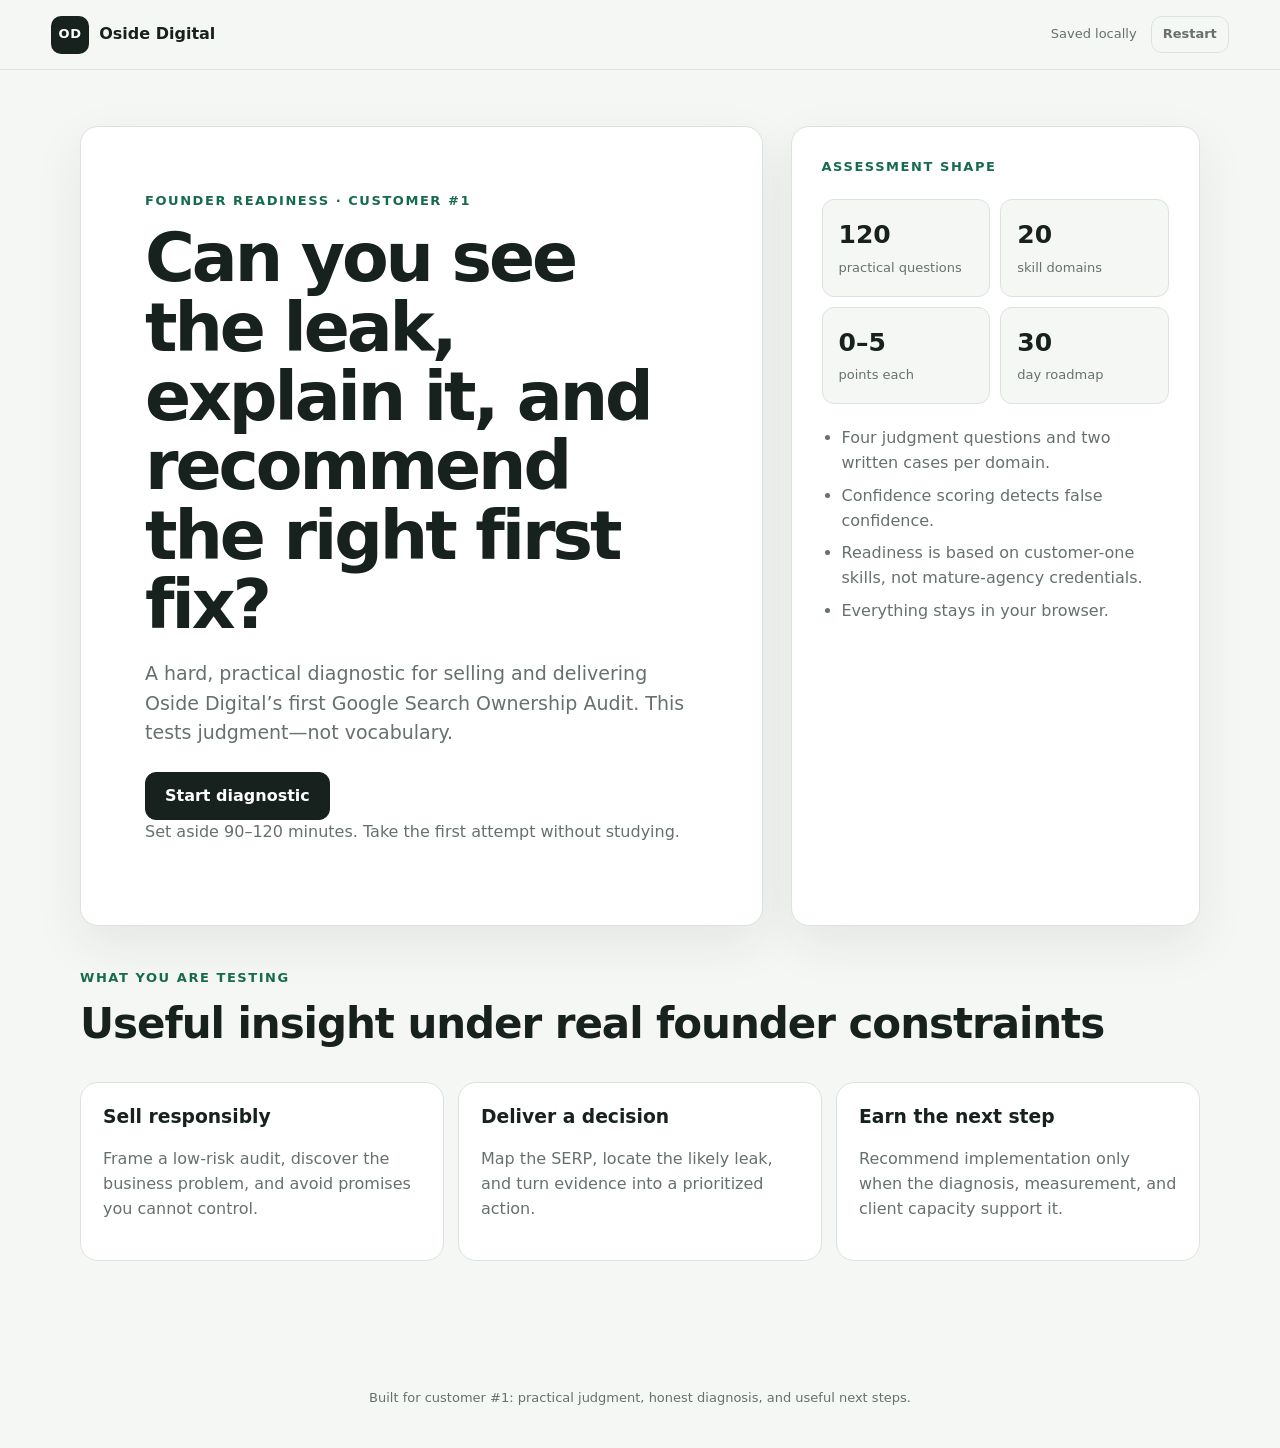
==== founder-skills/index.html @ b14737ec "Publish Oside Digital learning lab" ====
<!doctype html>
<html lang="en">
<head>
  <meta charset="utf-8">
  <meta name="viewport" content="width=device-width, initial-scale=1">
  <meta name="description" content="A practical 120-question founder-readiness diagnostic for Oside Digital.">
  <title>Oside Digital Founder Skills Diagnostic</title>
  <link rel="stylesheet" href="styles.css">
</head>
<body>
  <header class="site-header">
    <a class="brand" href="#" aria-label="Oside Digital diagnostic home">
      <span class="brand-mark">OD</span>
      <span>Oside Digital</span>
    </a>
    <div class="header-actions">
      <span id="save-status" class="save-status">Saved locally</span>
      <button id="restart-button" class="button button-quiet" type="button">Restart</button>
    </div>
  </header>

  <main id="app" class="app-shell"></main>

  <footer>
    <p>Built for customer #1: practical judgment, honest diagnosis, and useful next steps.</p>
  </footer>

  <script src="questions.js"></script>
  <script src="script.js"></script>
</body>
</html>
---- founder-skills/styles.css ----
:root {
  --ink: #17211d;
  --muted: #66716c;
  --paper: #f5f7f4;
  --card: #ffffff;
  --line: #dce3de;
  --green: #176b4d;
  --green-soft: #e9f4ef;
  --gold: #9b6a11;
  --gold-soft: #fbf3df;
  --red: #a33c36;
  --red-soft: #faecea;
  --blue: #285f85;
  --shadow: 0 18px 50px rgba(25, 43, 34, 0.08);
  --radius: 18px;
}

* { box-sizing: border-box; }

html { scroll-behavior: smooth; }

body {
  margin: 0;
  background: var(--paper);
  color: var(--ink);
  font: 16px/1.55 Inter, ui-sans-serif, system-ui, -apple-system, BlinkMacSystemFont, "Segoe UI", sans-serif;
}

button, textarea, select, input { font: inherit; }
button { cursor: pointer; }

.site-header {
  position: sticky;
  top: 0;
  z-index: 10;
  display: flex;
  align-items: center;
  justify-content: space-between;
  min-height: 70px;
  padding: 0 4vw;
  background: rgba(245, 247, 244, 0.94);
  border-bottom: 1px solid var(--line);
  backdrop-filter: blur(14px);
}

.brand {
  display: inline-flex;
  gap: 10px;
  align-items: center;
  color: var(--ink);
  font-weight: 760;
  text-decoration: none;
}

.brand-mark {
  display: grid;
  width: 38px;
  height: 38px;
  place-items: center;
  color: white;
  background: var(--ink);
  border-radius: 10px;
  font-size: 13px;
  letter-spacing: .06em;
}

.header-actions { display: flex; gap: 14px; align-items: center; }
.save-status { color: var(--muted); font-size: 13px; }

.app-shell {
  width: min(1120px, 92vw);
  min-height: calc(100vh - 150px);
  margin: 0 auto;
  padding: 56px 0 80px;
}

.hero {
  display: grid;
  grid-template-columns: 1.25fr .75fr;
  gap: 28px;
  align-items: stretch;
}

.hero-copy, .hero-panel, .question-card, .section-summary, .report-card, .domain-card {
  background: var(--card);
  border: 1px solid var(--line);
  border-radius: var(--radius);
  box-shadow: var(--shadow);
}

.hero-copy { padding: clamp(30px, 5vw, 64px); }
.hero-panel { padding: 30px; }

.eyebrow {
  margin: 0 0 12px;
  color: var(--green);
  font-size: 13px;
  font-weight: 800;
  letter-spacing: .12em;
  text-transform: uppercase;
}

h1, h2, h3, p { margin-top: 0; }
h1 { max-width: 800px; margin-bottom: 20px; font-size: clamp(38px, 6vw, 68px); line-height: 1.02; letter-spacing: -.045em; }
h2 { font-size: clamp(28px, 4vw, 42px); line-height: 1.12; letter-spacing: -.025em; }
h3 { line-height: 1.25; }
.lede { max-width: 730px; color: var(--muted); font-size: 19px; }

.button {
  display: inline-flex;
  align-items: center;
  justify-content: center;
  min-height: 46px;
  padding: 11px 19px;
  color: white;
  background: var(--ink);
  border: 1px solid var(--ink);
  border-radius: 11px;
  font-weight: 750;
}

.button:hover { transform: translateY(-1px); }
.button-secondary { color: var(--ink); background: white; border-color: var(--line); }
.button-quiet { min-height: 36px; padding: 7px 11px; color: var(--muted); background: transparent; border-color: var(--line); font-size: 13px; }
.button-danger { color: white; background: var(--red); border-color: var(--red); }
.button:disabled { cursor: not-allowed; opacity: .45; transform: none; }
.button-row { display: flex; flex-wrap: wrap; gap: 10px; margin-top: 24px; }

.stat-grid { display: grid; grid-template-columns: repeat(2, 1fr); gap: 10px; margin: 22px 0; }
.stat { padding: 16px; background: var(--paper); border: 1px solid var(--line); border-radius: 12px; }
.stat strong { display: block; font-size: 25px; }
.stat span { color: var(--muted); font-size: 13px; }

.principles { margin: 0; padding-left: 20px; color: var(--muted); }
.principles li + li { margin-top: 8px; }

.progress-wrap { margin-bottom: 28px; }
.progress-labels { display: flex; justify-content: space-between; margin-bottom: 9px; color: var(--muted); font-size: 13px; font-weight: 700; }
.progress-track { height: 10px; overflow: hidden; background: #e4e9e5; border-radius: 99px; }
.progress-fill { height: 100%; background: var(--green); border-radius: inherit; transition: width .2s ease; }

.section-header {
  display: grid;
  grid-template-columns: minmax(0, 1fr) auto;
  gap: 30px;
  align-items: start;
  margin-bottom: 30px;
}

.section-description { max-width: 760px; color: var(--muted); font-size: 17px; }
.section-count { padding: 9px 13px; color: var(--green); background: var(--green-soft); border-radius: 99px; font-size: 13px; font-weight: 800; white-space: nowrap; }

.question-list { display: grid; gap: 20px; }
.question-card { padding: clamp(22px, 4vw, 36px); box-shadow: none; }
.question-meta { display: flex; justify-content: space-between; gap: 20px; margin-bottom: 14px; color: var(--muted); font-size: 12px; font-weight: 800; letter-spacing: .08em; text-transform: uppercase; }
.question-card h3 { margin-bottom: 20px; font-size: 20px; }

.options { display: grid; gap: 10px; }
.option {
  display: grid;
  grid-template-columns: 22px 1fr;
  gap: 12px;
  align-items: start;
  padding: 14px;
  border: 1px solid var(--line);
  border-radius: 11px;
}
.option:hover { border-color: #9eb1a7; background: #fbfcfb; }
.option:has(input:checked) { border-color: var(--green); background: var(--green-soft); }
.option input { margin-top: 4px; accent-color: var(--green); }

textarea {
  width: 100%;
  min-height: 130px;
  padding: 14px;
  color: var(--ink);
  background: #fbfcfb;
  border: 1px solid var(--line);
  border-radius: 11px;
  resize: vertical;
}
textarea:focus, select:focus { outline: 3px solid rgba(23,107,77,.12); border-color: var(--green); }

.rubric {
  margin-top: 14px;
  padding: 16px;
  background: var(--gold-soft);
  border: 1px solid #ead9a9;
  border-radius: 11px;
}
.rubric p:last-child { margin-bottom: 0; }
.rubric-grid { display: grid; grid-template-columns: repeat(2, minmax(0, 1fr)); gap: 6px 18px; color: #65552f; font-size: 14px; }

.score-field, .confidence-field { display: grid; gap: 7px; margin-top: 15px; }
.score-field label, .confidence-field label { color: var(--muted); font-size: 13px; font-weight: 750; }
select { width: 100%; padding: 11px 12px; color: var(--ink); background: white; border: 1px solid var(--line); border-radius: 10px; }

.confidence-field { padding-top: 13px; border-top: 1px dashed var(--line); }
.confidence-options { display: flex; flex-wrap: wrap; gap: 8px; }
.confidence-options label { padding: 7px 10px; border: 1px solid var(--line); border-radius: 99px; font-weight: 650; }
.confidence-options label:has(input:checked) { color: var(--green); background: var(--green-soft); border-color: var(--green); }
.confidence-options input { accent-color: var(--green); }

.section-footer { display: flex; justify-content: space-between; gap: 16px; margin-top: 28px; }
.validation { margin: 18px 0 0; color: var(--red); font-weight: 700; }

.section-summary { max-width: 760px; margin: 30px auto; padding: clamp(28px, 5vw, 48px); text-align: center; }
.score-orb { display: grid; width: 150px; height: 150px; margin: 22px auto; place-items: center; background: var(--green-soft); border: 9px solid white; border-radius: 50%; box-shadow: 0 0 0 1px var(--line); }
.score-orb strong { display: block; font-size: 38px; line-height: 1; }
.score-orb span { color: var(--muted); font-size: 12px; font-weight: 800; text-transform: uppercase; }

.report-header { margin-bottom: 26px; }
.report-hero { display: grid; grid-template-columns: auto 1fr; gap: 28px; align-items: center; }
.report-score { min-width: 180px; padding: 25px; color: white; background: var(--ink); border-radius: var(--radius); text-align: center; }
.report-score strong { display: block; font-size: 55px; line-height: 1; }
.report-score span { color: #bdc9c3; }
.report-grid { display: grid; grid-template-columns: repeat(3, 1fr); gap: 14px; margin: 22px 0; }
.report-card { padding: 22px; box-shadow: none; }
.readiness-yes { border-top: 5px solid var(--green); }
.readiness-conditional { border-top: 5px solid var(--gold); }
.readiness-no { border-top: 5px solid var(--red); }
.status-pill { display: inline-block; padding: 4px 9px; border-radius: 99px; font-size: 12px; font-weight: 850; text-transform: uppercase; }
.status-yes { color: var(--green); background: var(--green-soft); }
.status-conditional { color: var(--gold); background: var(--gold-soft); }
.status-no { color: var(--red); background: var(--red-soft); }

.report-section { margin-top: 42px; }
.two-column { display: grid; grid-template-columns: 1fr 1fr; gap: 20px; }
.rank-list { margin: 0; padding: 0; list-style: none; counter-reset: rank; }
.rank-list li { display: flex; justify-content: space-between; gap: 18px; padding: 12px 0; border-bottom: 1px solid var(--line); }
.rank-list strong { white-space: nowrap; }

.table-wrap { overflow-x: auto; background: white; border: 1px solid var(--line); border-radius: 14px; }
table { width: 100%; border-collapse: collapse; }
th, td { padding: 13px 15px; border-bottom: 1px solid var(--line); text-align: left; }
th { color: var(--muted); background: #fafbfa; font-size: 12px; letter-spacing: .06em; text-transform: uppercase; }
tr:last-child td { border-bottom: 0; }

.domain-roadmap { display: grid; gap: 15px; }
.domain-card { padding: 24px; box-shadow: none; }
.domain-card summary { cursor: pointer; font-weight: 800; }
.roadmap-grid { display: grid; grid-template-columns: repeat(2, 1fr); gap: 15px; margin-top: 20px; }
.roadmap-item { padding: 15px; background: var(--paper); border-radius: 10px; }
.roadmap-item h4 { margin: 0 0 6px; }
.roadmap-item p, .roadmap-item ul { margin-bottom: 0; color: var(--muted); }

.plan-week { padding: 18px 0; border-bottom: 1px solid var(--line); }
.plan-week:last-child { border-bottom: 0; }
.plan-week h3 { margin-bottom: 6px; }
.muted { color: var(--muted); }
.callout { padding: 18px; background: var(--green-soft); border-left: 4px solid var(--green); border-radius: 0 10px 10px 0; }

.empty-note { padding: 18px; color: var(--muted); background: white; border: 1px dashed var(--line); border-radius: 12px; }

footer { padding: 25px 4vw 40px; color: var(--muted); text-align: center; font-size: 13px; }
footer p { margin: 0; }

@media (max-width: 800px) {
  .hero, .report-hero, .report-grid, .two-column, .roadmap-grid { grid-template-columns: 1fr; }
  .section-header { grid-template-columns: 1fr; gap: 12px; }
  .report-score { min-width: 0; }
  .rubric-grid { grid-template-columns: 1fr; }
}

@media (max-width: 560px) {
  .app-shell { width: min(94vw, 1120px); padding-top: 30px; }
  .site-header { padding: 0 3vw; }
  .brand > span:last-child, .save-status { display: none; }
  h1 { font-size: 40px; }
  .stat-grid { grid-template-columns: 1fr 1fr; }
  .section-footer { flex-direction: column-reverse; }
  .section-footer .button { width: 100%; }
  .question-meta { display: block; }
  .question-meta span { display: block; margin-bottom: 4px; }
}

@media print {
  .site-header, footer, .button-row { display: none !important; }
  body { background: white; }
  .app-shell { width: 100%; padding: 0; }
  .report-card, .domain-card, .table-wrap { break-inside: avoid; }
}
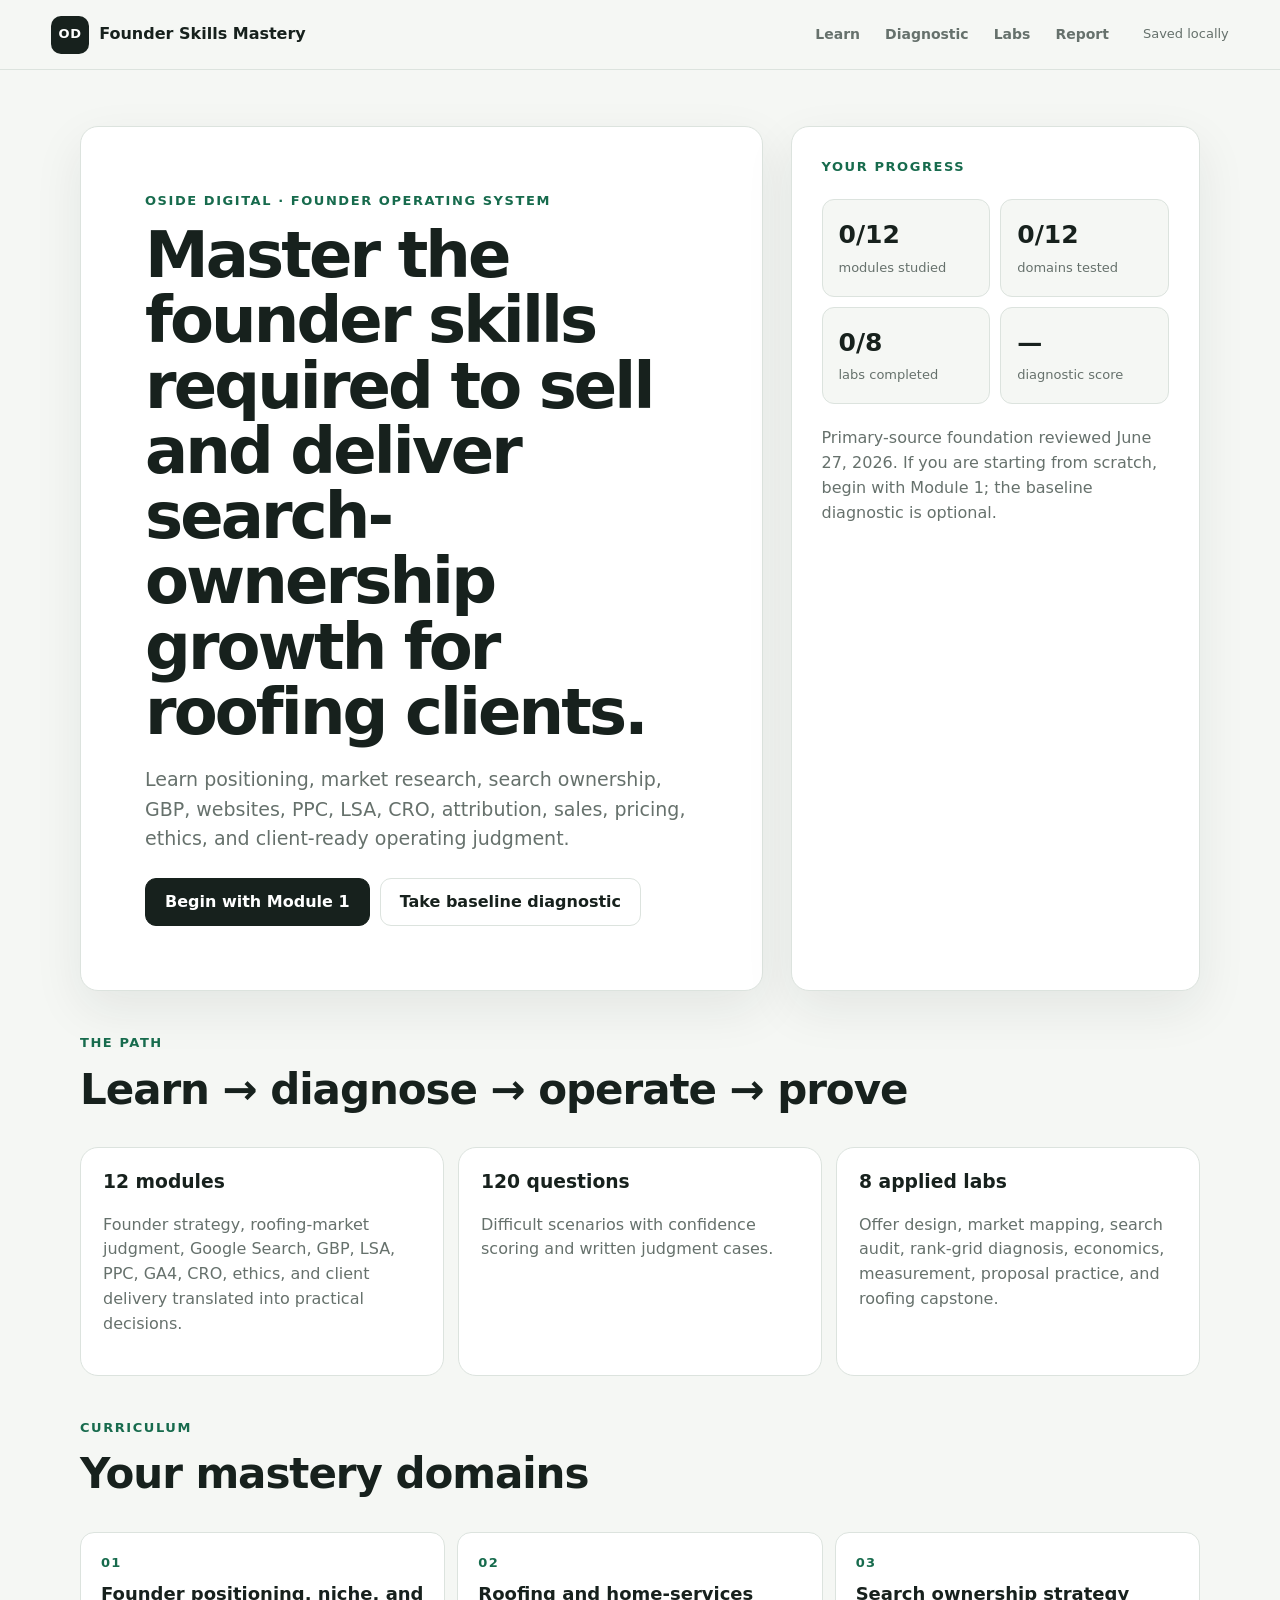
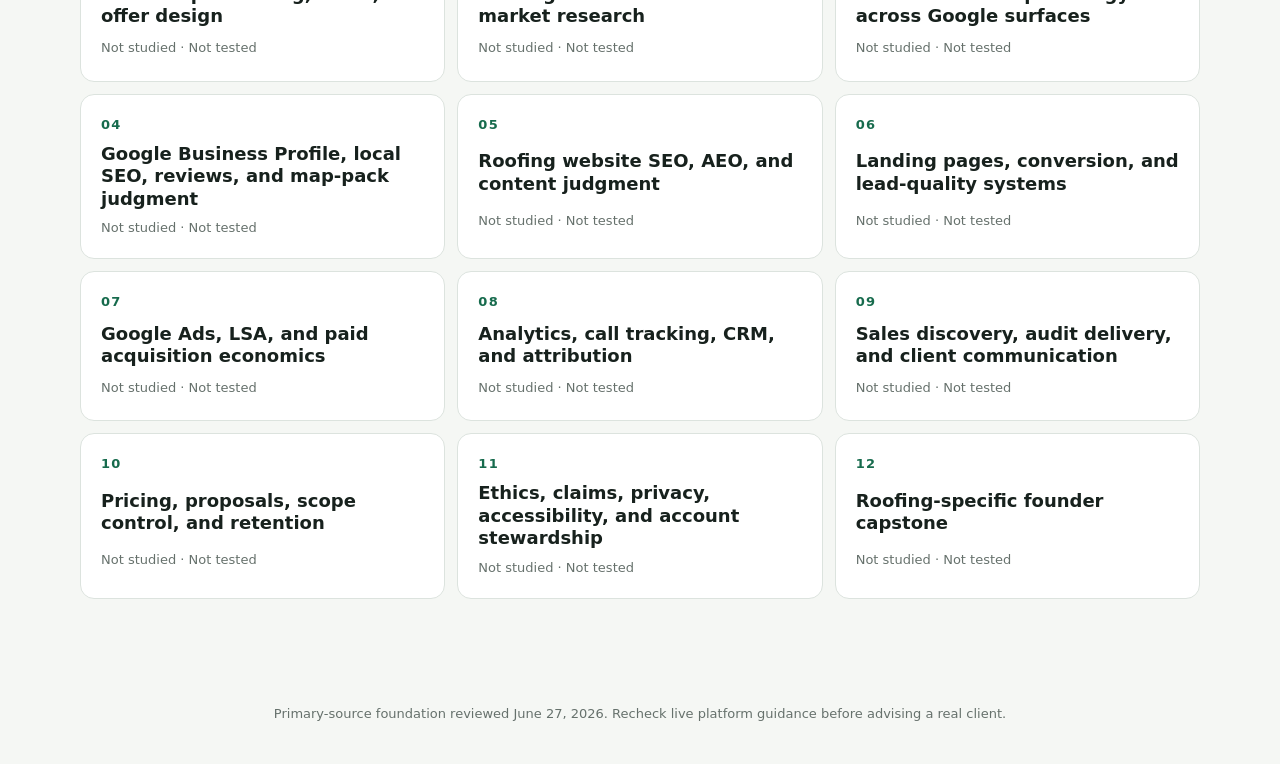
==== commit b938d1e9: "Upgrade founder skills to mastery system" ====
--- a/founder-skills/index.html
+++ b/founder-skills/index.html
@@ -3,29 +3,32 @@
 <head>
   <meta charset="utf-8">
   <meta name="viewport" content="width=device-width, initial-scale=1">
-  <meta name="description" content="A practical 120-question founder-readiness diagnostic for Oside Digital.">
-  <title>Oside Digital Founder Skills Diagnostic</title>
-  <link rel="stylesheet" href="styles.css">
+  <meta name="description" content="A source-linked Founder Skills Mastery system for building Oside Digital with roofing and home-services clients.">
+  <title>Oside Founder Skills Mastery</title>
+  <link rel="stylesheet" href="../roofing-web-mastery/styles.css">
 </head>
 <body>
   <header class="site-header">
-    <a class="brand" href="#" aria-label="Oside Digital diagnostic home">
+    <a id="home-button" class="brand brand-button" href="../" aria-label="Back to Oside Learning Lab" title="Back to Oside Learning Lab">
       <span class="brand-mark">OD</span>
-      <span>Oside Digital</span>
+      <span>Founder Skills Mastery</span>
     </a>
-    <div class="header-actions">
-      <span id="save-status" class="save-status">Saved locally</span>
-      <button id="restart-button" class="button button-quiet" type="button">Restart</button>
-    </div>
+    <nav class="top-nav" aria-label="Primary">
+      <button data-view="learn" type="button">Learn</button>
+      <button data-view="diagnostic" type="button">Diagnostic</button>
+      <button data-view="labs" type="button">Labs</button>
+      <button data-view="report" type="button">Report</button>
+    </nav>
+    <span id="save-status" class="save-status">Saved locally</span>
   </header>
 
   <main id="app" class="app-shell"></main>
 
   <footer>
-    <p>Built for customer #1: practical judgment, honest diagnosis, and useful next steps.</p>
+    <p>Primary-source foundation reviewed June 27, 2026. Recheck live platform guidance before advising a real client.</p>
   </footer>
 
-  <script src="questions.js"></script>
-  <script src="script.js"></script>
+  <script src="content.js"></script>
+  <script src="../roofing-web-mastery/app.js"></script>
 </body>
 </html>
--- a/roofing-web-mastery/styles.css
+++ b/roofing-web-mastery/styles.css
@@ -0,0 +1,536 @@
+:root {
+  --ink: #17211d;
+  --muted: #66716c;
+  --paper: #f5f7f4;
+  --card: #ffffff;
+  --line: #dce3de;
+  --green: #176b4d;
+  --green-soft: #e9f4ef;
+  --gold: #9b6a11;
+  --gold-soft: #fbf3df;
+  --red: #a33c36;
+  --red-soft: #faecea;
+  --blue: #285f85;
+  --shadow: 0 18px 50px rgba(25, 43, 34, 0.08);
+  --radius: 18px;
+}
+
+* { box-sizing: border-box; }
+
+html { scroll-behavior: smooth; }
+
+body {
+  margin: 0;
+  background: var(--paper);
+  color: var(--ink);
+  font: 16px/1.55 Inter, ui-sans-serif, system-ui, -apple-system, BlinkMacSystemFont, "Segoe UI", sans-serif;
+}
+
+button, textarea, select, input { font: inherit; }
+button { cursor: pointer; }
+
+.brand-button {
+  padding: 0;
+  background: transparent;
+  border: 0;
+}
+
+.top-nav {
+  display: flex;
+  gap: 5px;
+  margin-left: auto;
+  margin-right: 24px;
+}
+
+.top-nav button {
+  padding: 8px 10px;
+  color: var(--muted);
+  background: transparent;
+  border: 0;
+  border-radius: 8px;
+  font-size: 14px;
+  font-weight: 720;
+}
+
+.top-nav button:hover,
+.top-nav button.active {
+  color: var(--ink);
+  background: white;
+}
+
+.site-header {
+  position: sticky;
+  top: 0;
+  z-index: 10;
+  display: flex;
+  align-items: center;
+  justify-content: space-between;
+  min-height: 70px;
+  padding: 0 4vw;
+  background: rgba(245, 247, 244, 0.94);
+  border-bottom: 1px solid var(--line);
+  backdrop-filter: blur(14px);
+}
+
+.brand {
+  display: inline-flex;
+  gap: 10px;
+  align-items: center;
+  color: var(--ink);
+  font-weight: 760;
+  text-decoration: none;
+}
+
+.brand-mark {
+  display: grid;
+  width: 38px;
+  height: 38px;
+  place-items: center;
+  color: white;
+  background: var(--ink);
+  border-radius: 10px;
+  font-size: 13px;
+  letter-spacing: .06em;
+}
+
+.header-actions { display: flex; gap: 14px; align-items: center; }
+.save-status { color: var(--muted); font-size: 13px; }
+
+.app-shell {
+  width: min(1120px, 92vw);
+  min-height: calc(100vh - 150px);
+  margin: 0 auto;
+  padding: 56px 0 80px;
+}
+
+.hero {
+  display: grid;
+  grid-template-columns: 1.25fr .75fr;
+  gap: 28px;
+  align-items: stretch;
+}
+
+.hero-copy, .hero-panel, .question-card, .section-summary, .report-card, .domain-card {
+  background: var(--card);
+  border: 1px solid var(--line);
+  border-radius: var(--radius);
+  box-shadow: var(--shadow);
+}
+
+.hero-copy { padding: clamp(30px, 5vw, 64px); }
+.hero-panel { padding: 30px; }
+.web-hero h1 { font-size: clamp(36px, 5.4vw, 64px); }
+
+.eyebrow {
+  margin: 0 0 12px;
+  color: var(--green);
+  font-size: 13px;
+  font-weight: 800;
+  letter-spacing: .12em;
+  text-transform: uppercase;
+}
+
+h1, h2, h3, p { margin-top: 0; }
+h1 { max-width: 800px; margin-bottom: 20px; font-size: clamp(38px, 6vw, 68px); line-height: 1.02; letter-spacing: -.045em; }
+h2 { font-size: clamp(28px, 4vw, 42px); line-height: 1.12; letter-spacing: -.025em; }
+h3 { line-height: 1.25; }
+.lede { max-width: 730px; color: var(--muted); font-size: 19px; }
+
+.button {
+  display: inline-flex;
+  align-items: center;
+  justify-content: center;
+  min-height: 46px;
+  padding: 11px 19px;
+  color: white;
+  background: var(--ink);
+  border: 1px solid var(--ink);
+  border-radius: 11px;
+  font-weight: 750;
+}
+
+.button:hover { transform: translateY(-1px); }
+.button-secondary { color: var(--ink); background: white; border-color: var(--line); }
+.button-quiet { min-height: 36px; padding: 7px 11px; color: var(--muted); background: transparent; border-color: var(--line); font-size: 13px; }
+.button-danger { color: white; background: var(--red); border-color: var(--red); }
+.button:disabled { cursor: not-allowed; opacity: .45; transform: none; }
+.button-row { display: flex; flex-wrap: wrap; gap: 10px; margin-top: 24px; }
+
+.stat-grid { display: grid; grid-template-columns: repeat(2, 1fr); gap: 10px; margin: 22px 0; }
+.stat { padding: 16px; background: var(--paper); border: 1px solid var(--line); border-radius: 12px; }
+.stat strong { display: block; font-size: 25px; }
+.stat span { color: var(--muted); font-size: 13px; }
+
+.principles { margin: 0; padding-left: 20px; color: var(--muted); }
+.principles li + li { margin-top: 8px; }
+
+.progress-wrap { margin-bottom: 28px; }
+.progress-labels { display: flex; justify-content: space-between; margin-bottom: 9px; color: var(--muted); font-size: 13px; font-weight: 700; }
+.progress-track { height: 10px; overflow: hidden; background: #e4e9e5; border-radius: 99px; }
+.progress-fill { height: 100%; background: var(--green); border-radius: inherit; transition: width .2s ease; }
+
+.section-header {
+  display: grid;
+  grid-template-columns: minmax(0, 1fr) auto;
+  gap: 30px;
+  align-items: start;
+  margin-bottom: 30px;
+}
+
+.section-description { max-width: 760px; color: var(--muted); font-size: 17px; }
+.section-count { padding: 9px 13px; color: var(--green); background: var(--green-soft); border-radius: 99px; font-size: 13px; font-weight: 800; white-space: nowrap; }
+
+.question-list { display: grid; gap: 20px; }
+.question-card { padding: clamp(22px, 4vw, 36px); box-shadow: none; }
+.question-meta { display: flex; justify-content: space-between; gap: 20px; margin-bottom: 14px; color: var(--muted); font-size: 12px; font-weight: 800; letter-spacing: .08em; text-transform: uppercase; }
+.question-card h3 { margin-bottom: 20px; font-size: 20px; }
+
+.options { display: grid; gap: 10px; }
+.option {
+  display: grid;
+  grid-template-columns: 22px 1fr;
+  gap: 12px;
+  align-items: start;
+  padding: 14px;
+  border: 1px solid var(--line);
+  border-radius: 11px;
+}
+.option:hover { border-color: #9eb1a7; background: #fbfcfb; }
+.option:has(input:checked) { border-color: var(--green); background: var(--green-soft); }
+.option input { margin-top: 4px; accent-color: var(--green); }
+
+textarea {
+  width: 100%;
+  min-height: 130px;
+  padding: 14px;
+  color: var(--ink);
+  background: #fbfcfb;
+  border: 1px solid var(--line);
+  border-radius: 11px;
+  resize: vertical;
+}
+textarea:focus, select:focus { outline: 3px solid rgba(23,107,77,.12); border-color: var(--green); }
+
+.rubric {
+  margin-top: 14px;
+  padding: 16px;
+  background: var(--gold-soft);
+  border: 1px solid #ead9a9;
+  border-radius: 11px;
+}
+.rubric p:last-child { margin-bottom: 0; }
+.rubric-grid { display: grid; grid-template-columns: repeat(2, minmax(0, 1fr)); gap: 6px 18px; color: #65552f; font-size: 14px; }
+
+.score-field, .confidence-field { display: grid; gap: 7px; margin-top: 15px; }
+.score-field label, .confidence-field label { color: var(--muted); font-size: 13px; font-weight: 750; }
+select { width: 100%; padding: 11px 12px; color: var(--ink); background: white; border: 1px solid var(--line); border-radius: 10px; }
+
+.confidence-field { padding-top: 13px; border-top: 1px dashed var(--line); }
+.confidence-options { display: flex; flex-wrap: wrap; gap: 8px; }
+.confidence-options label { padding: 7px 10px; border: 1px solid var(--line); border-radius: 99px; font-weight: 650; }
+.confidence-options label:has(input:checked) { color: var(--green); background: var(--green-soft); border-color: var(--green); }
+.confidence-options input { accent-color: var(--green); }
+
+.section-footer { display: flex; justify-content: space-between; gap: 16px; margin-top: 28px; }
+.validation { margin: 18px 0 0; color: var(--red); font-weight: 700; }
+
+.section-summary { max-width: 760px; margin: 30px auto; padding: clamp(28px, 5vw, 48px); text-align: center; }
+.score-orb { display: grid; width: 150px; height: 150px; margin: 22px auto; place-items: center; background: var(--green-soft); border: 9px solid white; border-radius: 50%; box-shadow: 0 0 0 1px var(--line); }
+.score-orb strong { display: block; font-size: 38px; line-height: 1; }
+.score-orb span { color: var(--muted); font-size: 12px; font-weight: 800; text-transform: uppercase; }
+
+.report-header { margin-bottom: 26px; }
+.report-hero { display: grid; grid-template-columns: auto 1fr; gap: 28px; align-items: center; }
+.report-score { min-width: 180px; padding: 25px; color: white; background: var(--ink); border-radius: var(--radius); text-align: center; }
+.report-score strong { display: block; font-size: 55px; line-height: 1; }
+.report-score span { color: #bdc9c3; }
+.report-grid { display: grid; grid-template-columns: repeat(3, 1fr); gap: 14px; margin: 22px 0; }
+.report-card { padding: 22px; box-shadow: none; }
+.readiness-yes { border-top: 5px solid var(--green); }
+.readiness-conditional { border-top: 5px solid var(--gold); }
+.readiness-no { border-top: 5px solid var(--red); }
+.status-pill { display: inline-block; padding: 4px 9px; border-radius: 99px; font-size: 12px; font-weight: 850; text-transform: uppercase; }
+.status-yes { color: var(--green); background: var(--green-soft); }
+.status-conditional { color: var(--gold); background: var(--gold-soft); }
+.status-no { color: var(--red); background: var(--red-soft); }
+
+.report-section { margin-top: 42px; }
+.two-column { display: grid; grid-template-columns: 1fr 1fr; gap: 20px; }
+.rank-list { margin: 0; padding: 0; list-style: none; counter-reset: rank; }
+.rank-list li { display: flex; justify-content: space-between; gap: 18px; padding: 12px 0; border-bottom: 1px solid var(--line); }
+.rank-list strong { white-space: nowrap; }
+
+.table-wrap { overflow-x: auto; background: white; border: 1px solid var(--line); border-radius: 14px; }
+table { width: 100%; border-collapse: collapse; }
+th, td { padding: 13px 15px; border-bottom: 1px solid var(--line); text-align: left; }
+th { color: var(--muted); background: #fafbfa; font-size: 12px; letter-spacing: .06em; text-transform: uppercase; }
+tr:last-child td { border-bottom: 0; }
+
+.domain-roadmap { display: grid; gap: 15px; }
+.domain-card { padding: 24px; box-shadow: none; }
+.domain-card summary { cursor: pointer; font-weight: 800; }
+.roadmap-grid { display: grid; grid-template-columns: repeat(2, 1fr); gap: 15px; margin-top: 20px; }
+.roadmap-item { padding: 15px; background: var(--paper); border-radius: 10px; }
+.roadmap-item h4 { margin: 0 0 6px; }
+.roadmap-item p, .roadmap-item ul { margin-bottom: 0; color: var(--muted); }
+
+.plan-week { padding: 18px 0; border-bottom: 1px solid var(--line); }
+.plan-week:last-child { border-bottom: 0; }
+.plan-week h3 { margin-bottom: 6px; }
+.muted { color: var(--muted); }
+.callout { padding: 18px; background: var(--green-soft); border-left: 4px solid var(--green); border-radius: 0 10px 10px 0; }
+
+.empty-note { padding: 18px; color: var(--muted); background: white; border: 1px dashed var(--line); border-radius: 12px; }
+
+.module-grid {
+  display: grid;
+  grid-template-columns: repeat(3, 1fr);
+  gap: 12px;
+}
+
+.module-tile {
+  display: grid;
+  gap: 8px;
+  min-height: 150px;
+  padding: 20px;
+  color: var(--ink);
+  background: white;
+  border: 1px solid var(--line);
+  border-radius: 14px;
+  text-align: left;
+}
+
+.module-tile:hover {
+  border-color: #97ad9f;
+  transform: translateY(-2px);
+  box-shadow: var(--shadow);
+}
+
+.module-number {
+  color: var(--green);
+  font-size: 13px;
+  font-weight: 850;
+  letter-spacing: .1em;
+}
+
+.module-tile strong { font-size: 18px; line-height: 1.25; }
+.module-tile > span:last-child { color: var(--muted); font-size: 13px; }
+
+.learning-layout {
+  display: grid;
+  grid-template-columns: 270px minmax(0, 1fr);
+  gap: 30px;
+  align-items: start;
+}
+
+.course-sidebar {
+  position: sticky;
+  top: 92px;
+  display: grid;
+  gap: 4px;
+  max-height: calc(100vh - 120px);
+  overflow-y: auto;
+}
+
+.course-sidebar .eyebrow { padding: 0 10px; }
+
+.course-sidebar button {
+  display: grid;
+  grid-template-columns: 26px 1fr;
+  gap: 8px;
+  align-items: start;
+  padding: 10px;
+  color: var(--muted);
+  background: transparent;
+  border: 0;
+  border-radius: 9px;
+  text-align: left;
+  font-size: 13px;
+  line-height: 1.3;
+}
+
+.course-sidebar button span {
+  display: grid;
+  width: 22px;
+  height: 22px;
+  place-items: center;
+  color: var(--green);
+  background: var(--green-soft);
+  border-radius: 50%;
+  font-size: 11px;
+  font-weight: 800;
+}
+
+.course-sidebar button:hover,
+.course-sidebar button.active {
+  color: var(--ink);
+  background: white;
+}
+
+.course-content { min-width: 0; }
+.course-content > h1 { font-size: clamp(36px, 5vw, 60px); }
+
+.course-section,
+.lesson-card {
+  margin-top: 22px;
+  padding: clamp(22px, 4vw, 34px);
+  background: white;
+  border: 1px solid var(--line);
+  border-radius: var(--radius);
+}
+
+.lesson-card h2,
+.course-section h2 { font-size: 27px; }
+.lesson-card li + li,
+.course-section li + li { margin-top: 8px; }
+
+.source-list {
+  display: flex;
+  flex-wrap: wrap;
+  gap: 9px;
+}
+
+.source-list a {
+  padding: 8px 11px;
+  color: var(--blue);
+  background: #edf4f8;
+  border-radius: 99px;
+  font-size: 13px;
+  font-weight: 750;
+  text-decoration: none;
+}
+
+.source-list a:hover { text-decoration: underline; }
+
+.lab-grid {
+  display: grid;
+  grid-template-columns: repeat(2, 1fr);
+  gap: 18px;
+}
+
+.lab-card {
+  padding: clamp(22px, 4vw, 32px);
+  background: white;
+  border: 1px solid var(--line);
+  border-radius: var(--radius);
+  box-shadow: var(--shadow);
+}
+
+.lab-task {
+  margin: 20px 0;
+  padding: 15px;
+  background: var(--paper);
+  border-radius: 11px;
+}
+
+.lab-task p { margin: 5px 0 0; }
+.lab-notes-label { display: grid; gap: 8px; color: var(--muted); font-size: 13px; font-weight: 750; }
+.lab-notes { min-height: 150px; margin-bottom: 14px; color: var(--ink); font-weight: 400; }
+
+.calculator {
+  display: grid;
+  grid-template-columns: repeat(3, 1fr);
+  gap: 10px;
+  margin: 18px 0;
+  padding: 16px;
+  background: var(--green-soft);
+  border-radius: 12px;
+}
+
+.calculator label {
+  display: grid;
+  gap: 6px;
+  color: var(--muted);
+  font-size: 12px;
+  font-weight: 750;
+}
+
+.calculator input {
+  width: 100%;
+  padding: 9px;
+  border: 1px solid var(--line);
+  border-radius: 8px;
+}
+
+.calc-result {
+  grid-column: 1 / -1;
+  display: flex;
+  align-items: baseline;
+  justify-content: space-between;
+  padding-top: 12px;
+  border-top: 1px solid #c6dfd1;
+}
+
+.calc-result strong { color: var(--green); font-size: 28px; }
+
+.rank-calculator { grid-template-columns: 1fr; }
+.rank-input-label { grid-column: 1 / -1; }
+.rank-values { min-height: 92px; color: var(--ink); font-weight: 500; }
+.rank-metrics {
+  display: grid;
+  grid-template-columns: repeat(5, 1fr);
+  gap: 8px;
+}
+.rank-metrics div {
+  padding: 12px;
+  background: white;
+  border: 1px solid #c6dfd1;
+  border-radius: 9px;
+}
+.rank-metrics span { display: block; color: var(--muted); font-size: 11px; font-weight: 750; }
+.rank-metrics strong { display: block; margin-top: 3px; color: var(--green); font-size: 24px; }
+.rank-warning { grid-column: 1 / -1; margin: 0; color: var(--muted); font-size: 12px; }
+
+.table-link {
+  padding: 0;
+  color: var(--blue);
+  background: transparent;
+  border: 0;
+  font-weight: 750;
+  text-decoration: underline;
+}
+
+footer { padding: 25px 4vw 40px; color: var(--muted); text-align: center; font-size: 13px; }
+footer p { margin: 0; }
+
+@media (max-width: 800px) {
+  .hero, .report-hero, .report-grid, .two-column, .roadmap-grid { grid-template-columns: 1fr; }
+  .section-header { grid-template-columns: 1fr; gap: 12px; }
+  .report-score { min-width: 0; }
+  .rubric-grid { grid-template-columns: 1fr; }
+  .module-grid, .lab-grid { grid-template-columns: repeat(2, 1fr); }
+  .learning-layout { grid-template-columns: 1fr; }
+  .course-sidebar {
+    position: static;
+    display: flex;
+    max-height: none;
+    padding-bottom: 10px;
+    overflow-x: auto;
+  }
+  .course-sidebar .eyebrow { display: none; }
+  .course-sidebar button { min-width: 190px; }
+}
+
+@media (max-width: 560px) {
+  .app-shell { width: min(94vw, 1120px); padding-top: 30px; }
+  .site-header { padding: 0 3vw; }
+  .brand > span:last-child, .save-status { display: none; }
+  .top-nav { gap: 0; margin: 0; }
+  .top-nav button { padding: 7px; font-size: 12px; }
+  h1 { font-size: 40px; }
+  .stat-grid { grid-template-columns: 1fr 1fr; }
+  .section-footer { flex-direction: column-reverse; }
+  .section-footer .button { width: 100%; }
+  .question-meta { display: block; }
+  .question-meta span { display: block; margin-bottom: 4px; }
+  .module-grid, .lab-grid, .calculator { grid-template-columns: 1fr; }
+  .calc-result { grid-column: 1; }
+  .rank-metrics { grid-template-columns: repeat(2, 1fr); }
+}
+
+@media print {
+  .site-header, footer, .button-row { display: none !important; }
+  body { background: white; }
+  .app-shell { width: 100%; padding: 0; }
+  .report-card, .domain-card, .table-wrap { break-inside: avoid; }
+}
